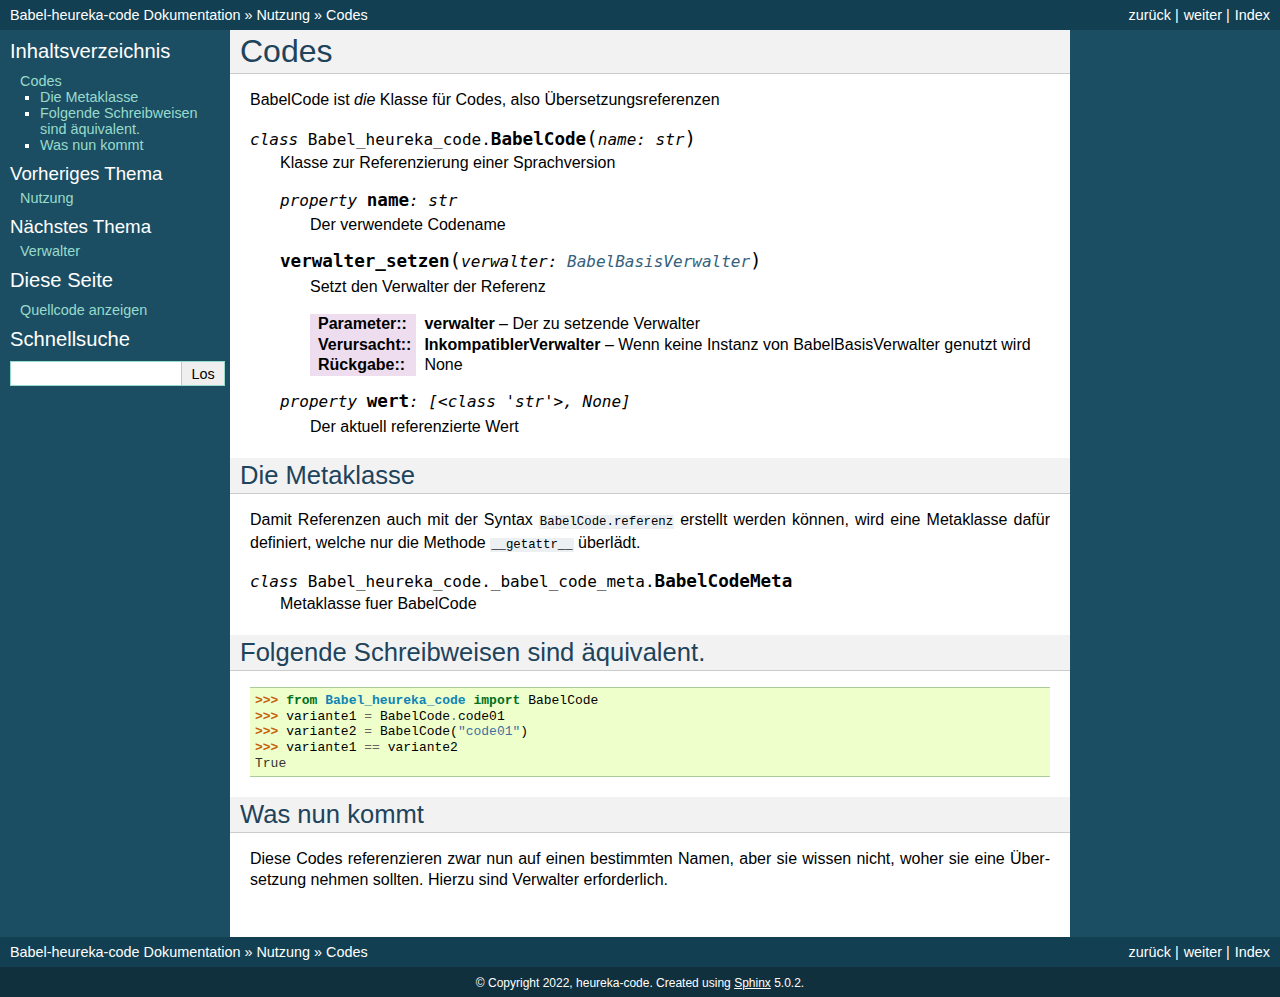
==== docs/nutzung/codes.html @ fbd9d030 "docs(main): Dokumentation hinzugefuegt" ====
<!DOCTYPE html>

<html lang="de">
  <head>
    <meta charset="utf-8" />
    <meta name="viewport" content="width=device-width, initial-scale=1.0" /><meta name="generator" content="Docutils 0.18.1: http://docutils.sourceforge.net/" />

    <title>Codes &#8212; Babel-heureka-code  Dokumentation</title>
    <link rel="stylesheet" type="text/css" href="../_static/pygments.css" />
    <link rel="stylesheet" type="text/css" href="../_static/classic.css" />

    <script data-url_root="../" id="documentation_options" src="../_static/documentation_options.js"></script>
    <script src="../_static/jquery.js"></script>
    <script src="../_static/underscore.js"></script>
    <script src="../_static/_sphinx_javascript_frameworks_compat.js"></script>
    <script src="../_static/doctools.js"></script>
    <script src="../_static/translations.js"></script>

    <link rel="index" title="Stichwortverzeichnis" href="../genindex.html" />
    <link rel="search" title="Suche" href="../search.html" />
    <link rel="next" title="Verwalter" href="verwalter.html" />
    <link rel="prev" title="Nutzung" href="nutzung.html" />
  </head><body>
    <div class="related" role="navigation" aria-label="related navigation">
      <h3>Navigation</h3>
      <ul>
        <li class="right" style="margin-right: 10px">
          <a href="../genindex.html" title="Stichwortverzeichnis"
             accesskey="I">Index</a></li>
        <li class="right" >
          <a href="verwalter.html" title="Verwalter"
             accesskey="N">weiter</a> |</li>
        <li class="right" >
          <a href="nutzung.html" title="Nutzung"
             accesskey="P">zurück</a> |</li>
        <li class="nav-item nav-item-0"><a href="../index.html">Babel-heureka-code  Dokumentation</a> &#187;</li>
          <li class="nav-item nav-item-1"><a href="nutzung.html" accesskey="U">Nutzung</a> &#187;</li>
        <li class="nav-item nav-item-this"><a href="">Codes</a></li>
      </ul>
    </div>

    <div class="document">
      <div class="documentwrapper">
        <div class="bodywrapper">
          <div class="body" role="main">

  <section id="codes">
<h1>Codes<a class="headerlink" href="#codes" title="Permalink to this heading">¶</a></h1>
<p>BabelCode ist <em>die</em> Klasse für Codes, also Übersetzungsreferenzen</p>
<dl class="py class">
<dt class="sig sig-object py" id="Babel_heureka_code.BabelCode">
<em class="property"><span class="pre">class</span><span class="w"> </span></em><span class="sig-prename descclassname"><span class="pre">Babel_heureka_code.</span></span><span class="sig-name descname"><span class="pre">BabelCode</span></span><span class="sig-paren">(</span><em class="sig-param"><span class="n"><span class="pre">name</span></span><span class="p"><span class="pre">:</span></span><span class="w"> </span><span class="n"><span class="pre">str</span></span></em><span class="sig-paren">)</span><a class="headerlink" href="#Babel_heureka_code.BabelCode" title="Link zu dieser Definition">¶</a></dt>
<dd><p>Klasse zur Referenzierung einer Sprachversion</p>
<dl class="py property">
<dt class="sig sig-object py" id="Babel_heureka_code.BabelCode.name">
<em class="property"><span class="pre">property</span><span class="w"> </span></em><span class="sig-name descname"><span class="pre">name</span></span><em class="property"><span class="p"><span class="pre">:</span></span><span class="w"> </span><span class="pre">str</span></em><a class="headerlink" href="#Babel_heureka_code.BabelCode.name" title="Link zu dieser Definition">¶</a></dt>
<dd><p>Der verwendete Codename</p>
</dd></dl>

<dl class="py method">
<dt class="sig sig-object py" id="Babel_heureka_code.BabelCode.verwalter_setzen">
<span class="sig-name descname"><span class="pre">verwalter_setzen</span></span><span class="sig-paren">(</span><em class="sig-param"><span class="n"><span class="pre">verwalter</span></span><span class="p"><span class="pre">:</span></span><span class="w"> </span><span class="n"><a class="reference internal" href="verwalter.html#Babel_heureka_code.BabelBasisVerwalter" title="Babel_heureka_code._babel_basis_verwalter.BabelBasisVerwalter"><span class="pre">BabelBasisVerwalter</span></a></span></em><span class="sig-paren">)</span><a class="headerlink" href="#Babel_heureka_code.BabelCode.verwalter_setzen" title="Link zu dieser Definition">¶</a></dt>
<dd><p>Setzt den Verwalter der Referenz</p>
<dl class="field-list simple">
<dt class="field-odd">Parameter<span class="colon">:</span></dt>
<dd class="field-odd"><p><strong>verwalter</strong> – Der zu setzende Verwalter</p>
</dd>
<dt class="field-even">Verursacht<span class="colon">:</span></dt>
<dd class="field-even"><p><strong>InkompatiblerVerwalter</strong> – Wenn keine Instanz von BabelBasisVerwalter genutzt wird</p>
</dd>
<dt class="field-odd">Rückgabe<span class="colon">:</span></dt>
<dd class="field-odd"><p>None</p>
</dd>
</dl>
</dd></dl>

<dl class="py property">
<dt class="sig sig-object py" id="Babel_heureka_code.BabelCode.wert">
<em class="property"><span class="pre">property</span><span class="w"> </span></em><span class="sig-name descname"><span class="pre">wert</span></span><em class="property"><span class="p"><span class="pre">:</span></span><span class="w"> </span><span class="pre">[&lt;class</span> <span class="pre">'str'&gt;,</span> <span class="pre">None]</span></em><a class="headerlink" href="#Babel_heureka_code.BabelCode.wert" title="Link zu dieser Definition">¶</a></dt>
<dd><p>Der aktuell referenzierte Wert</p>
</dd></dl>

</dd></dl>

<section id="die-metaklasse">
<h2>Die Metaklasse<a class="headerlink" href="#die-metaklasse" title="Permalink to this heading">¶</a></h2>
<p>Damit Referenzen auch mit der Syntax <code class="docutils literal notranslate"><span class="pre">BabelCode.referenz</span></code> erstellt werden können,
wird eine Metaklasse dafür definiert, welche nur die Methode <code class="docutils literal notranslate"><span class="pre">__getattr__</span></code> überlädt.</p>
<dl class="py class">
<dt class="sig sig-object py" id="Babel_heureka_code._babel_code_meta.BabelCodeMeta">
<em class="property"><span class="pre">class</span><span class="w"> </span></em><span class="sig-prename descclassname"><span class="pre">Babel_heureka_code._babel_code_meta.</span></span><span class="sig-name descname"><span class="pre">BabelCodeMeta</span></span><a class="headerlink" href="#Babel_heureka_code._babel_code_meta.BabelCodeMeta" title="Link zu dieser Definition">¶</a></dt>
<dd><p>Metaklasse fuer BabelCode</p>
</dd></dl>

</section>
<section id="folgende-schreibweisen-sind-aquivalent">
<h2>Folgende Schreibweisen sind äquivalent.<a class="headerlink" href="#folgende-schreibweisen-sind-aquivalent" title="Permalink to this heading">¶</a></h2>
<div class="doctest highlight-default notranslate"><div class="highlight"><pre><span></span><span class="gp">&gt;&gt;&gt; </span><span class="kn">from</span> <span class="nn">Babel_heureka_code</span> <span class="kn">import</span> <span class="n">BabelCode</span>
<span class="gp">&gt;&gt;&gt; </span><span class="n">variante1</span> <span class="o">=</span> <span class="n">BabelCode</span><span class="o">.</span><span class="n">code01</span>
<span class="gp">&gt;&gt;&gt; </span><span class="n">variante2</span> <span class="o">=</span> <span class="n">BabelCode</span><span class="p">(</span><span class="s2">&quot;code01&quot;</span><span class="p">)</span>
<span class="gp">&gt;&gt;&gt; </span><span class="n">variante1</span> <span class="o">==</span> <span class="n">variante2</span>
<span class="go">True</span>
</pre></div>
</div>
</section>
<section id="was-nun-kommt">
<h2>Was nun kommt<a class="headerlink" href="#was-nun-kommt" title="Permalink to this heading">¶</a></h2>
<p>Diese Codes referenzieren zwar nun auf einen bestimmten Namen, aber sie wissen nicht,
woher sie eine Übersetzung nehmen sollten. Hierzu sind Verwalter erforderlich.</p>
</section>
</section>


            <div class="clearer"></div>
          </div>
        </div>
      </div>
      <div class="sphinxsidebar" role="navigation" aria-label="main navigation">
        <div class="sphinxsidebarwrapper">
  <div>
    <h3><a href="../index.html">Inhaltsverzeichnis</a></h3>
    <ul>
<li><a class="reference internal" href="#">Codes</a><ul>
<li><a class="reference internal" href="#die-metaklasse">Die Metaklasse</a></li>
<li><a class="reference internal" href="#folgende-schreibweisen-sind-aquivalent">Folgende Schreibweisen sind äquivalent.</a></li>
<li><a class="reference internal" href="#was-nun-kommt">Was nun kommt</a></li>
</ul>
</li>
</ul>

  </div>
  <div>
    <h4>Vorheriges Thema</h4>
    <p class="topless"><a href="nutzung.html"
                          title="vorheriges Kapitel">Nutzung</a></p>
  </div>
  <div>
    <h4>Nächstes Thema</h4>
    <p class="topless"><a href="verwalter.html"
                          title="nächstes Kapitel">Verwalter</a></p>
  </div>
  <div role="note" aria-label="source link">
    <h3>Diese Seite</h3>
    <ul class="this-page-menu">
      <li><a href="../_sources/nutzung/codes.rst.txt"
            rel="nofollow">Quellcode anzeigen</a></li>
    </ul>
   </div>
<div id="searchbox" style="display: none" role="search">
  <h3 id="searchlabel">Schnellsuche</h3>
    <div class="searchformwrapper">
    <form class="search" action="../search.html" method="get">
      <input type="text" name="q" aria-labelledby="searchlabel" autocomplete="off" autocorrect="off" autocapitalize="off" spellcheck="false"/>
      <input type="submit" value="Los" />
    </form>
    </div>
</div>
<script>document.getElementById('searchbox').style.display = "block"</script>
        </div>
      </div>
      <div class="clearer"></div>
    </div>
    <div class="related" role="navigation" aria-label="related navigation">
      <h3>Navigation</h3>
      <ul>
        <li class="right" style="margin-right: 10px">
          <a href="../genindex.html" title="Stichwortverzeichnis"
             >Index</a></li>
        <li class="right" >
          <a href="verwalter.html" title="Verwalter"
             >weiter</a> |</li>
        <li class="right" >
          <a href="nutzung.html" title="Nutzung"
             >zurück</a> |</li>
        <li class="nav-item nav-item-0"><a href="../index.html">Babel-heureka-code  Dokumentation</a> &#187;</li>
          <li class="nav-item nav-item-1"><a href="nutzung.html" >Nutzung</a> &#187;</li>
        <li class="nav-item nav-item-this"><a href="">Codes</a></li>
      </ul>
    </div>
    <div class="footer" role="contentinfo">
        &#169; Copyright 2022, heureka-code.
      Created using <a href="https://www.sphinx-doc.org/">Sphinx</a> 5.0.2.
    </div>
  </body>
</html>
---- docs/_static/pygments.css ----
pre { line-height: 125%; }
td.linenos .normal { color: inherit; background-color: transparent; padding-left: 5px; padding-right: 5px; }
span.linenos { color: inherit; background-color: transparent; padding-left: 5px; padding-right: 5px; }
td.linenos .special { color: #000000; background-color: #ffffc0; padding-left: 5px; padding-right: 5px; }
span.linenos.special { color: #000000; background-color: #ffffc0; padding-left: 5px; padding-right: 5px; }
.highlight .hll { background-color: #ffffcc }
.highlight { background: #eeffcc; }
.highlight .c { color: #408090; font-style: italic } /* Comment */
.highlight .err { border: 1px solid #FF0000 } /* Error */
.highlight .k { color: #007020; font-weight: bold } /* Keyword */
.highlight .o { color: #666666 } /* Operator */
.highlight .ch { color: #408090; font-style: italic } /* Comment.Hashbang */
.highlight .cm { color: #408090; font-style: italic } /* Comment.Multiline */
.highlight .cp { color: #007020 } /* Comment.Preproc */
.highlight .cpf { color: #408090; font-style: italic } /* Comment.PreprocFile */
.highlight .c1 { color: #408090; font-style: italic } /* Comment.Single */
.highlight .cs { color: #408090; background-color: #fff0f0 } /* Comment.Special */
.highlight .gd { color: #A00000 } /* Generic.Deleted */
.highlight .ge { font-style: italic } /* Generic.Emph */
.highlight .gr { color: #FF0000 } /* Generic.Error */
.highlight .gh { color: #000080; font-weight: bold } /* Generic.Heading */
.highlight .gi { color: #00A000 } /* Generic.Inserted */
.highlight .go { color: #333333 } /* Generic.Output */
.highlight .gp { color: #c65d09; font-weight: bold } /* Generic.Prompt */
.highlight .gs { font-weight: bold } /* Generic.Strong */
.highlight .gu { color: #800080; font-weight: bold } /* Generic.Subheading */
.highlight .gt { color: #0044DD } /* Generic.Traceback */
.highlight .kc { color: #007020; font-weight: bold } /* Keyword.Constant */
.highlight .kd { color: #007020; font-weight: bold } /* Keyword.Declaration */
.highlight .kn { color: #007020; font-weight: bold } /* Keyword.Namespace */
.highlight .kp { color: #007020 } /* Keyword.Pseudo */
.highlight .kr { color: #007020; font-weight: bold } /* Keyword.Reserved */
.highlight .kt { color: #902000 } /* Keyword.Type */
.highlight .m { color: #208050 } /* Literal.Number */
.highlight .s { color: #4070a0 } /* Literal.String */
.highlight .na { color: #4070a0 } /* Name.Attribute */
.highlight .nb { color: #007020 } /* Name.Builtin */
.highlight .nc { color: #0e84b5; font-weight: bold } /* Name.Class */
.highlight .no { color: #60add5 } /* Name.Constant */
.highlight .nd { color: #555555; font-weight: bold } /* Name.Decorator */
.highlight .ni { color: #d55537; font-weight: bold } /* Name.Entity */
.highlight .ne { color: #007020 } /* Name.Exception */
.highlight .nf { color: #06287e } /* Name.Function */
.highlight .nl { color: #002070; font-weight: bold } /* Name.Label */
.highlight .nn { color: #0e84b5; font-weight: bold } /* Name.Namespace */
.highlight .nt { color: #062873; font-weight: bold } /* Name.Tag */
.highlight .nv { color: #bb60d5 } /* Name.Variable */
.highlight .ow { color: #007020; font-weight: bold } /* Operator.Word */
.highlight .w { color: #bbbbbb } /* Text.Whitespace */
.highlight .mb { color: #208050 } /* Literal.Number.Bin */
.highlight .mf { color: #208050 } /* Literal.Number.Float */
.highlight .mh { color: #208050 } /* Literal.Number.Hex */
.highlight .mi { color: #208050 } /* Literal.Number.Integer */
.highlight .mo { color: #208050 } /* Literal.Number.Oct */
.highlight .sa { color: #4070a0 } /* Literal.String.Affix */
.highlight .sb { color: #4070a0 } /* Literal.String.Backtick */
.highlight .sc { color: #4070a0 } /* Literal.String.Char */
.highlight .dl { color: #4070a0 } /* Literal.String.Delimiter */
.highlight .sd { color: #4070a0; font-style: italic } /* Literal.String.Doc */
.highlight .s2 { color: #4070a0 } /* Literal.String.Double */
.highlight .se { color: #4070a0; font-weight: bold } /* Literal.String.Escape */
.highlight .sh { color: #4070a0 } /* Literal.String.Heredoc */
.highlight .si { color: #70a0d0; font-style: italic } /* Literal.String.Interpol */
.highlight .sx { color: #c65d09 } /* Literal.String.Other */
.highlight .sr { color: #235388 } /* Literal.String.Regex */
.highlight .s1 { color: #4070a0 } /* Literal.String.Single */
.highlight .ss { color: #517918 } /* Literal.String.Symbol */
.highlight .bp { color: #007020 } /* Name.Builtin.Pseudo */
.highlight .fm { color: #06287e } /* Name.Function.Magic */
.highlight .vc { color: #bb60d5 } /* Name.Variable.Class */
.highlight .vg { color: #bb60d5 } /* Name.Variable.Global */
.highlight .vi { color: #bb60d5 } /* Name.Variable.Instance */
.highlight .vm { color: #bb60d5 } /* Name.Variable.Magic */
.highlight .il { color: #208050 } /* Literal.Number.Integer.Long */
---- docs/_static/classic.css ----
/*
 * classic.css_t
 * ~~~~~~~~~~~~~
 *
 * Sphinx stylesheet -- classic theme.
 *
 * :copyright: Copyright 2007-2022 by the Sphinx team, see AUTHORS.
 * :license: BSD, see LICENSE for details.
 *
 */

@import url("basic.css");

/* -- page layout ----------------------------------------------------------- */

html {
    /* CSS hack for macOS's scrollbar (see #1125) */
    background-color: #FFFFFF;
}

body {
    font-family: sans-serif;
    font-size: 100%;
    background-color: #11303d;
    color: #000;
    margin: 0;
    padding: 0;
}

div.document {
    display: flex;
    background-color: #1c4e63;
}

div.documentwrapper {
    float: left;
    width: 100%;
}

div.bodywrapper {
    margin: 0 0 0 230px;
}

div.body {
    background-color: #ffffff;
    color: #000000;
    padding: 0 20px 30px 20px;
}

div.footer {
    color: #ffffff;
    width: 100%;
    padding: 9px 0 9px 0;
    text-align: center;
    font-size: 75%;
}

div.footer a {
    color: #ffffff;
    text-decoration: underline;
}

div.related {
    background-color: #133f52;
    line-height: 30px;
    color: #ffffff;
}

div.related a {
    color: #ffffff;
}

div.sphinxsidebar {
}

div.sphinxsidebar h3 {
    font-family: 'Trebuchet MS', sans-serif;
    color: #ffffff;
    font-size: 1.4em;
    font-weight: normal;
    margin: 0;
    padding: 0;
}

div.sphinxsidebar h3 a {
    color: #ffffff;
}

div.sphinxsidebar h4 {
    font-family: 'Trebuchet MS', sans-serif;
    color: #ffffff;
    font-size: 1.3em;
    font-weight: normal;
    margin: 5px 0 0 0;
    padding: 0;
}

div.sphinxsidebar p {
    color: #ffffff;
}

div.sphinxsidebar p.topless {
    margin: 5px 10px 10px 10px;
}

div.sphinxsidebar ul {
    margin: 10px;
    padding: 0;
    color: #ffffff;
}

div.sphinxsidebar a {
    color: #98dbcc;
}

div.sphinxsidebar input {
    border: 1px solid #98dbcc;
    font-family: sans-serif;
    font-size: 1em;
}



/* -- hyperlink styles ------------------------------------------------------ */

a {
    color: #355f7c;
    text-decoration: none;
}

a:visited {
    color: #355f7c;
    text-decoration: none;
}

a:hover {
    text-decoration: underline;
}



/* -- body styles ----------------------------------------------------------- */

div.body h1,
div.body h2,
div.body h3,
div.body h4,
div.body h5,
div.body h6 {
    font-family: 'Trebuchet MS', sans-serif;
    background-color: #f2f2f2;
    font-weight: normal;
    color: #20435c;
    border-bottom: 1px solid #ccc;
    margin: 20px -20px 10px -20px;
    padding: 3px 0 3px 10px;
}

div.body h1 { margin-top: 0; font-size: 200%; }
div.body h2 { font-size: 160%; }
div.body h3 { font-size: 140%; }
div.body h4 { font-size: 120%; }
div.body h5 { font-size: 110%; }
div.body h6 { font-size: 100%; }

a.headerlink {
    color: #c60f0f;
    font-size: 0.8em;
    padding: 0 4px 0 4px;
    text-decoration: none;
}

a.headerlink:hover {
    background-color: #c60f0f;
    color: white;
}

div.body p, div.body dd, div.body li, div.body blockquote {
    text-align: justify;
    line-height: 130%;
}

div.admonition p.admonition-title + p {
    display: inline;
}

div.admonition p {
    margin-bottom: 5px;
}

div.admonition pre {
    margin-bottom: 5px;
}

div.admonition ul, div.admonition ol {
    margin-bottom: 5px;
}

div.note {
    background-color: #eee;
    border: 1px solid #ccc;
}

div.seealso {
    background-color: #ffc;
    border: 1px solid #ff6;
}
nav.contents,
aside.topic,

div.topic {
    background-color: #eee;
}

div.warning {
    background-color: #ffe4e4;
    border: 1px solid #f66;
}

p.admonition-title {
    display: inline;
}

p.admonition-title:after {
    content: ":";
}

pre {
    padding: 5px;
    background-color: unset;
    color: unset;
    line-height: 120%;
    border: 1px solid #ac9;
    border-left: none;
    border-right: none;
}

code {
    background-color: #ecf0f3;
    padding: 0 1px 0 1px;
    font-size: 0.95em;
}

th, dl.field-list > dt {
    background-color: #ede;
}

.warning code {
    background: #efc2c2;
}

.note code {
    background: #d6d6d6;
}

.viewcode-back {
    font-family: sans-serif;
}

div.viewcode-block:target {
    background-color: #f4debf;
    border-top: 1px solid #ac9;
    border-bottom: 1px solid #ac9;
}

div.code-block-caption {
    color: #efefef;
    background-color: #1c4e63;
}
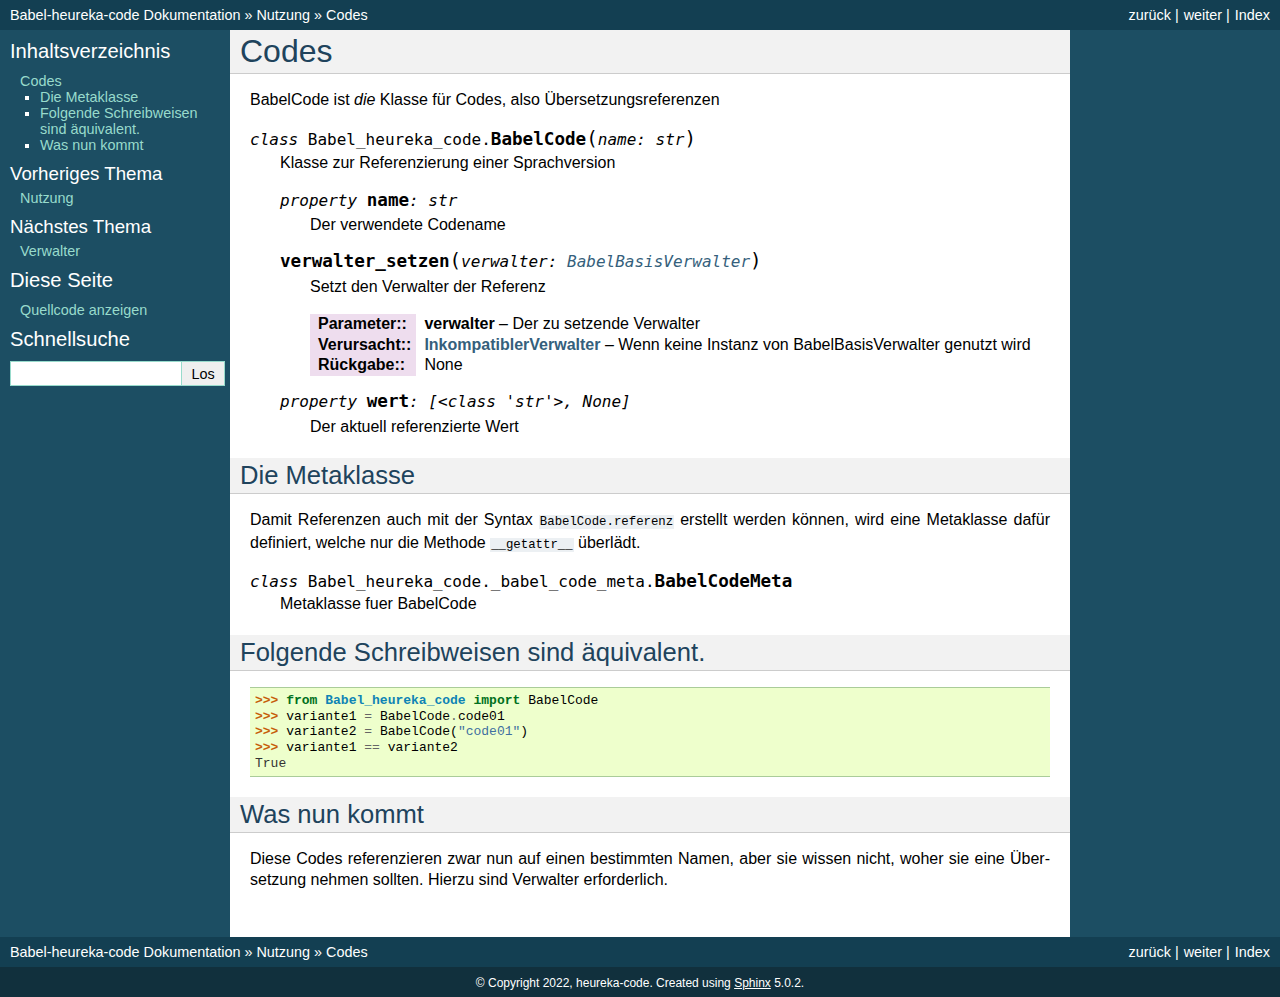
==== commit 68a264c1: "docs(main): Github Pages Extension hinzugefuegt" ====
--- a/docs/nutzung/codes.html
+++ b/docs/nutzung/codes.html
@@ -67,7 +67,7 @@
 <dd class="field-odd"><p><strong>verwalter</strong> – Der zu setzende Verwalter</p>
 </dd>
 <dt class="field-even">Verursacht<span class="colon">:</span></dt>
-<dd class="field-even"><p><strong>InkompatiblerVerwalter</strong> – Wenn keine Instanz von BabelBasisVerwalter genutzt wird</p>
+<dd class="field-even"><p><a class="reference internal" href="exceptions.html#Babel_heureka_code.exceptions.InkompatiblerVerwalter" title="Babel_heureka_code.exceptions.InkompatiblerVerwalter"><strong>InkompatiblerVerwalter</strong></a> – Wenn keine Instanz von BabelBasisVerwalter genutzt wird</p>
 </dd>
 <dt class="field-odd">Rückgabe<span class="colon">:</span></dt>
 <dd class="field-odd"><p>None</p>
